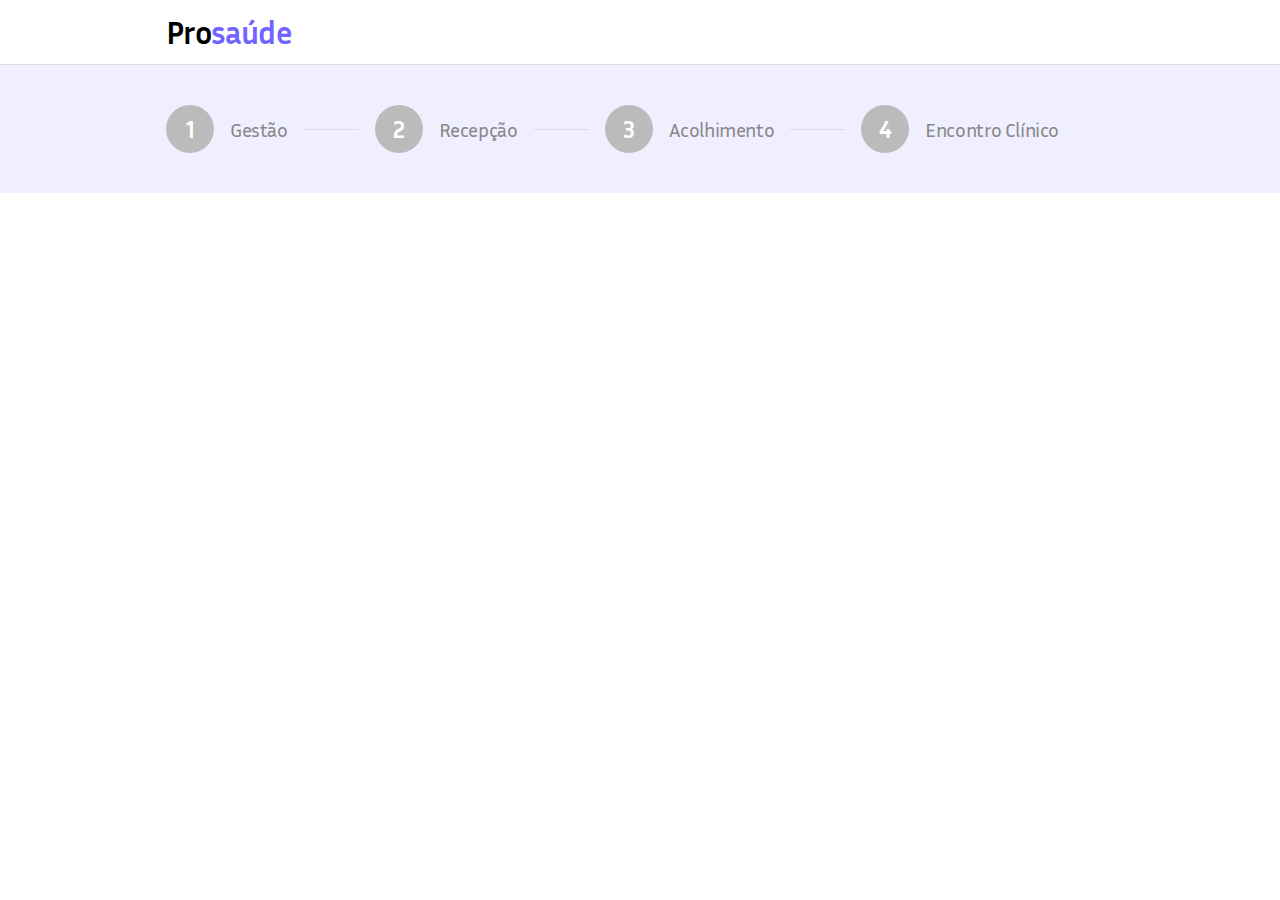
==== form.html @ 66c69e72 "Add breadcrumb" ====
<!DOCTYPE html>
<html lang="pt-br">
<head>
    <meta charset="UTF-8">
    <meta http-equiv="X-UA-Compatible" content="IE=edge">
    <meta name="viewport" content="width=device-width, initial-scale=1.0">
    <title>Formulário</title>
    <link rel="stylesheet" href="main.css">
    <link rel="stylesheet" href="form.css">
</head>
<body>
    <header class="menu">
        <div class="container">
            <a href="index.html"><h1>Pro<span>saúde</span></h1></a>
        </div>
    </header>
        <div class="section-breadcrumb">
            <div class="container">
                <ol class="breadcrumb">
                    <li>
                        <div class="number">1</div>Gestão
                        <hr class="line"></hr>
                    </li>
                    <li>
                        <div class="number">2</div>Recepção
                        <hr class="line"></hr>
                    </li>
                    <li>
                        <div class="number">3</div>Acolhimento
                        <hr class="line"></hr>
                    </li>
                    <li>
                        <div class="number">4</div>Encontro Clínico
                    </li>
                </ol>
            </div>
        </div>
</body>
</html>
---- main.css ----
@charset 'UTF-8';
@import url('https://fonts.googleapis.com/css2?family=Inria+Sans:wght@300;400;700&display=swap');

:root {
    --primary-color: #7063ff;
    --purble-50: #f0efff;
    --gray-100: #dddddd;
    --gray-200: #bbbbbb;
    --gray-300: #888888;
}
body {
    font-family: 'Inria Sans', sans-serif;
    font-size: 16px;
    font-weight: 300;
    line-height: 1.5;
    letter-spacing: -0.39px;
    margin: 0;
}
a {
    text-decoration: none;
}
img {
    max-width: 100%;
}
@media (max-width: 980px) {
    .container {
        margin: 0 1rem;
    }
}
@media (min-width: 981px) {
    .container {
        margin: 0 auto;
    }
}
@media (min-width: 981px) and (max-width: 1366px) {
    .container {
        width: 948px;
    }
}
@media (min-width: 1366px) {
    .container {
        width: 1335px;
    }
}
@media (min-width: 1366px) {
    .container {
        width: 1335px;
    }
}
.menu {
    border-bottom-style: solid;
    border-bottom-width: 1px;
    border-bottom-color: var(--gray-100);
}
.menu .container {
    height: 64px;
    display: flex;
    align-items: center;
}
.menu h1 {
    color: black;
    margin: 0;
    letter-spacing: -0.63px;
}
.menu h1 span {
    color: var(--primary-color);
}
---- form.css ----
@charset 'UTF-8';
.section-breadcrumb {
    width: 100%;
    height: 100%;
    margin: auto;
    padding: 40px 0;
    background-color: var(--purble-50);
    overflow-x: auto;
}
.breadcrumb {
    width: 100%;
    height: auto;
    margin: 0;
    padding: 0;
    display: flex;
    flex-direction: row;
    align-items: center;
    color: var(--gray-300);
    font-size: 20px;
    font-weight: 500;
}
.breadcrumb li {
    display: flex;
    flex: 1 0 auto;
    flex-direction: row;
    align-items: center;
}
.number {
    width: 48px;
    height: 48px;
    color: white;
    font-size: 24px;
    font-weight: bold;
    background-color: var(--gray-200);
    border-radius: 100%;
    margin-right: 16px;
    display: flex;
    align-items: center;
    justify-content: center;
}
.line {
    height: 1px;
    margin: 0;
    flex-grow: 1;
    margin: 0 16px;
    border-width: 0;
    border-bottom-style: solid;
    border-bottom-width: 1px;
    border-bottom-color: var(--gray-100);
}
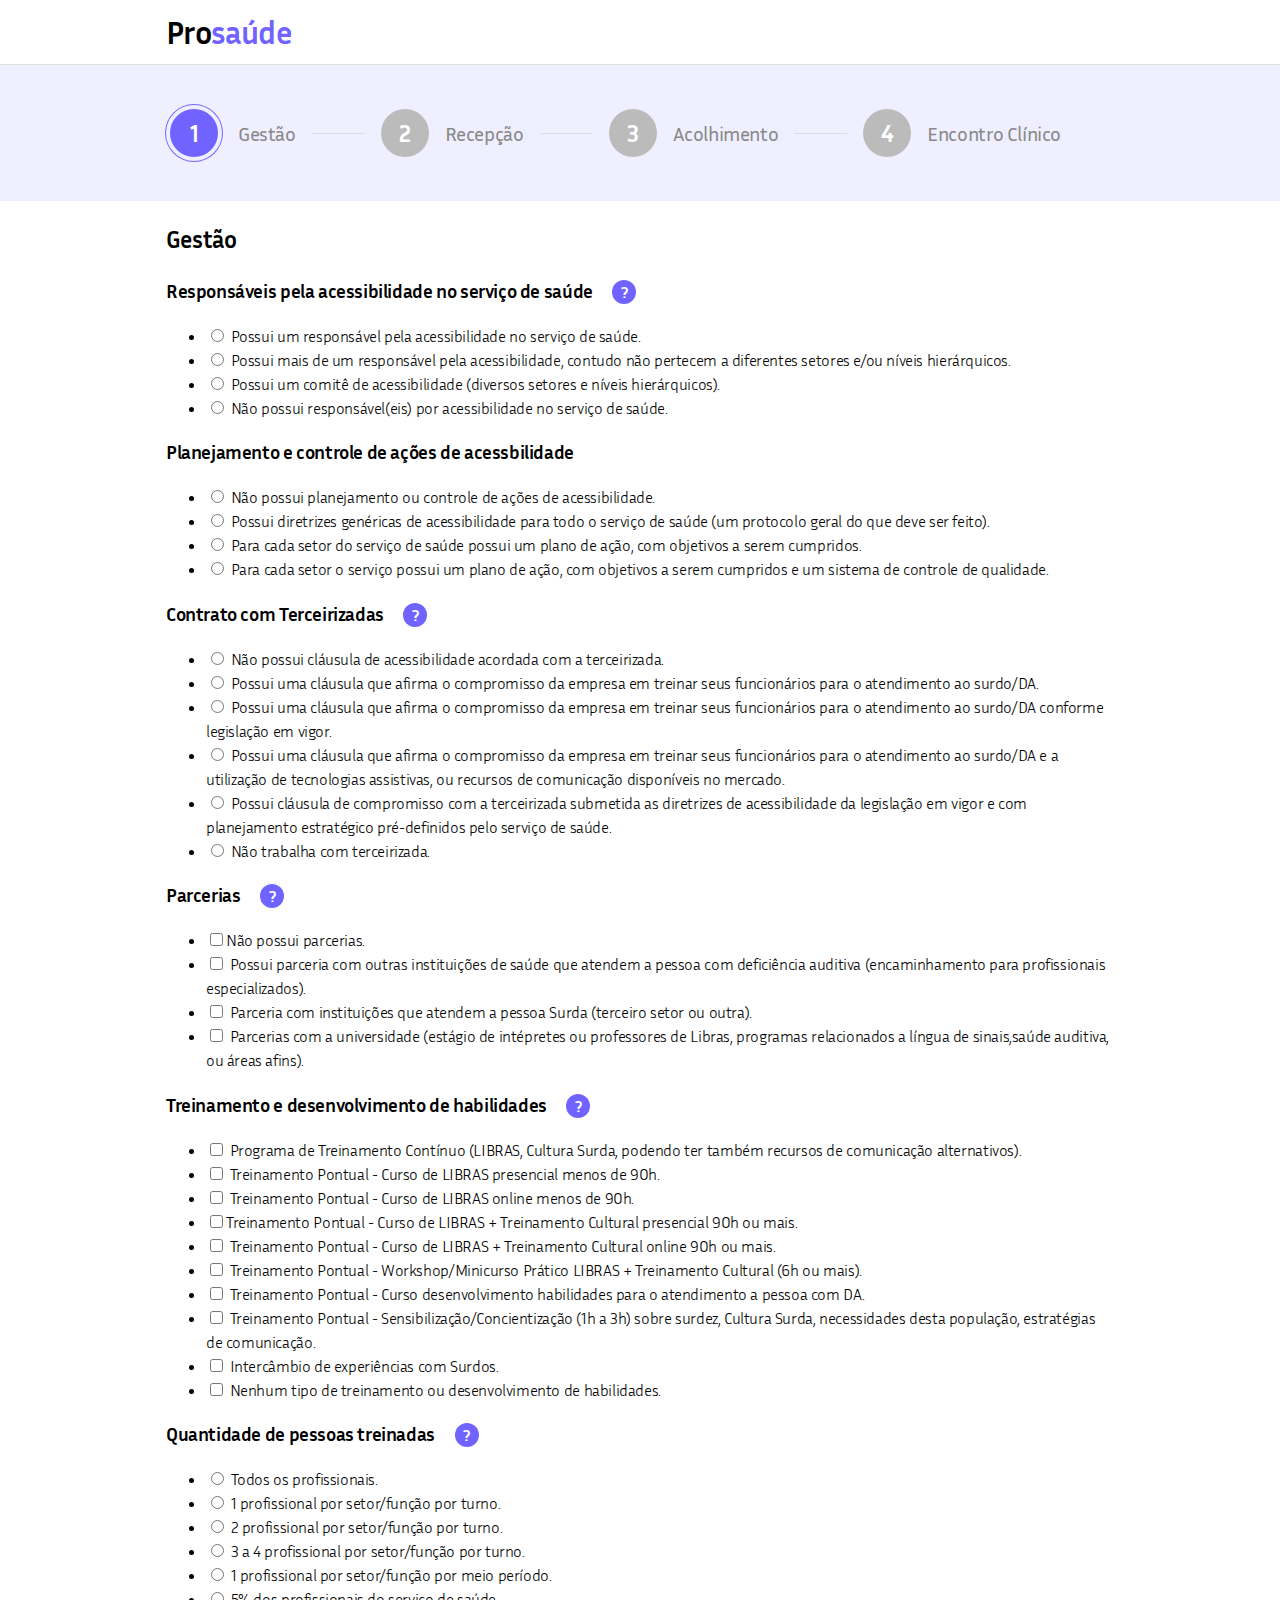
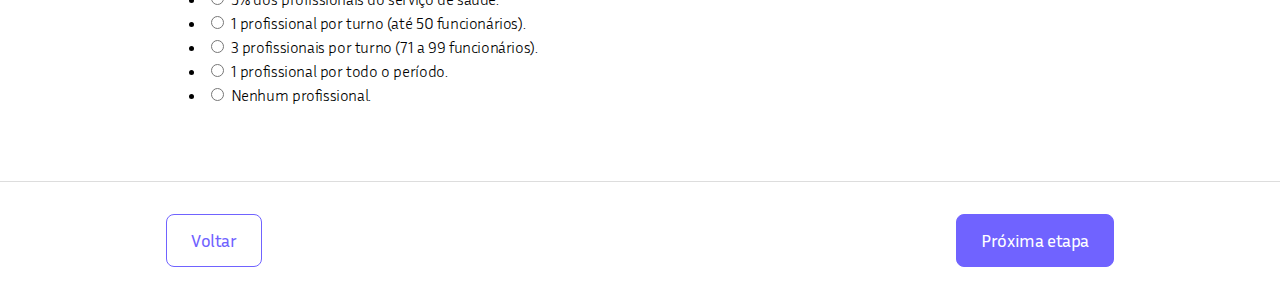
==== commit 99ca2136: "Add footer" ====
--- a/form.html
+++ b/form.html
@@ -7,6 +7,7 @@
     <title>Formulário</title>
     <link rel="stylesheet" href="main.css">
     <link rel="stylesheet" href="form.css">
+    <link rel="stylesheet" href="management.css">
 </head>
 <body>
     <header class="menu">
@@ -18,16 +19,16 @@
             <div class="container">
                 <ol class="breadcrumb">
                     <li>
-                        <div class="number">1</div>Gestão
-                        <hr class="line"></hr>
+                        <div class="number active">1</div>Gestão
+                        <hr class="line">
                     </li>
                     <li>
                         <div class="number">2</div>Recepção
-                        <hr class="line"></hr>
+                        <hr class="line">
                     </li>
                     <li>
                         <div class="number">3</div>Acolhimento
-                        <hr class="line"></hr>
+                        <hr class="line">
                     </li>
                     <li>
                         <div class="number">4</div>Encontro Clínico
@@ -35,5 +36,224 @@
                 </ol>
             </div>
         </div>
+        <div class="container management-form-section">
+            <h2>Gestão</h2>
+            <form>
+                <div class="question">
+                    <h3>Responsáveis pela acessibilidade no serviço de saúde
+                        <div class="tooltip-wrapper">
+                            <div class="tooltip">?</div>
+                            <div class="box-tooltip">O serviço de saúde possui responsável(veis) para tratar os assuntos de acessibilidade?</div>
+                        </div>
+                    </h3>
+                    <ul>
+                        <li>
+                            <input type="radio" id="q1a1" name="q1" value="a1">
+                            <label for="q1a1"><span>Possui um responsável pela acessibilidade no serviço de saúde.</span></label>
+                        </li>
+                        <li>
+                            <input type="radio" id="q1a2" name="q1" value="a2">
+                            <label for="q1a2"><span>Possui mais de um responsável pela acessibilidade, contudo não pertecem a diferentes setores e/ou níveis hierárquicos.</span></label>
+                        </li>
+                        <li>
+                            <input type="radio" id="q1a3" name="q1" value="a3">
+                            <label for="q1a3"><span>Possui um comitê de acessibilidade (diversos setores e níveis hierárquicos).</span></label>
+                        </li>
+                        <li>
+                            <input type="radio" id="q1a4" name="q1" value="a4">
+                            <label for="q1a4"><span>Não possui responsável(eis) por acessibilidade no serviço de saúde.</span></label>
+                        </li>
+                    </ul>
+                </div>
+                <div class="question">
+                    <h3>Planejamento e controle de ações de acessbilidade</h3>
+                    <ul>
+                        <li>
+                            <input type="radio" id="q2a1" name="q2" value="a1">
+                            <label for="q2a1"><span>Não possui planejamento ou controle de ações de acessibilidade.</span></label>
+                        </li>
+                        <li>
+                            <input type="radio" id="q2a2" name="q2" value="a2">
+                            <label for="q2a2"><span>Possui diretrizes genéricas de acessibilidade para todo o serviço de saúde (um protocolo geral do que deve ser feito).</span></label>
+                        </li>
+                        <li>
+                            <input type="radio" id="q2a3" name="q2" value="a3">
+                            <label for="q2a3"><span>Para cada setor do serviço de saúde possui um plano de ação, com objetivos a serem cumpridos.</span></label>
+                        </li>
+                        <li>
+                            <input type="radio" id="q2a4" name="q2" value="a4">
+                            <label for="q2a4"><span>Para cada setor o serviço possui um plano de ação, com objetivos  a serem cumpridos e um sistema de controle de qualidade.</span></label>
+                        </li>
+                    </ul>
+                </div>
+                <div class="question">
+                    <h3>Contrato com Terceirizadas
+                        <div class="tooltip-wrapper">
+                            <div class="tooltip">?</div>
+                            <div class="box-tooltip"> O serviço possui funcionários de recepção ou profissionais da saúde contratados por empresas terceirizadas?</div>
+                        </div>
+                    </h3>
+                    <ul>
+                        <li>
+                            <input type="radio" id="q3a1" name="q3" value="a1">
+                            <label for="q3a1"><span>Não possui cláusula de acessibilidade acordada com a terceirizada.</span></label>
+                        </li>
+                        <li>
+                            <input type="radio" id="q3a2" name="q3" value="a2">
+                            <label for="q3a2"><span>Possui uma cláusula que afirma o compromisso da empresa em treinar seus funcionários para o atendimento ao surdo/DA.</span></label>
+                        </li>
+                        <li>
+                            <input type="radio" id="q3a3" name="q3" value="a3">
+                            <label for="q3a3"><span>Possui uma cláusula que afirma o compromisso da empresa em treinar seus funcionários para o atendimento ao surdo/DA conforme legislação em vigor.</span></label>
+                        </li>
+                        <li>
+                            <input type="radio" id="q3a4" name="q3" value="a4">
+                            <label for="q3a4"><span>Possui uma cláusula que afirma o compromisso da empresa em treinar seus funcionários para o atendimento ao surdo/DA e a utilização de tecnologias assistivas, ou recursos de comunicação disponíveis no mercado.</span></label>
+                        </li>
+                        <li>
+                            <input type="radio" id="q3a5" name="q3" value="a5">
+                            <label for="q3a5"><span>Possui cláusula de compromisso com a terceirizada submetida as diretrizes de acessibilidade da legislação em vigor e com planejamento estratégico pré-definidos pelo serviço de saúde.</span></label>
+                        </li>
+                        <li>
+                            <input type="radio" id="q3a6" name="q3" value="a6">
+                            <label for="q3a6"><span>Não trabalha com terceirizada.</span></label>
+                        </li>
+                    </ul>
+                </div>
+                <div class="question">
+                    <h3>Parcerias
+                        <div class="tooltip-wrapper">
+                            <div class="tooltip">?</div>
+                            <div class="box-tooltip"> O serviço possui funcionários de recepção ou profissionais da saúde contratados por empresas terceirizadas?</div>
+                        </div>
+                    </h3>
+                    <ul>
+                        <li>
+                            <input type="checkbox" id="q4a1" name="q4" value="a1"><label for="q4a1">Não possui parcerias.</label>
+
+                        </li>
+                        <li>
+                            <input type="checkbox" id="q4a2" name="q4" value="a2">
+                            <label for="q4a2"><span>Possui parceria com outras instituições de saúde que atendem a pessoa com deficiência auditiva (encaminhamento para profissionais especializados).</span></label>
+                        </li>
+                        <li>
+                            <input type="checkbox" id="q4a3" name="q4" value="a3">
+                            <label for="q4a3"><span>Parceria com instituições que atendem a pessoa Surda (terceiro setor ou outra).</span></label>
+                        </li>
+                        <li>
+                            <input type="checkbox" id="q4a4" name="q4" value="a4">
+                            <label for="q4a4"><span>Parcerias com a universidade (estágio de intépretes ou professores de Libras, programas relacionados a língua de sinais,saúde auditiva, ou áreas afins).</span></label>
+                        </li>
+                    </ul>
+                </div>
+                <div class="question">
+                    <h3>Treinamento e desenvolvimento de habilidades
+                        <div class="tooltip-wrapper">
+                            <div class="tooltip">?</div>
+                            <div class="box-tooltip">Indique que tipo de treinamento os funcionários receberam ou recebem para desenvolver as habilidades necessárias para atender à população surda e deficiente auditiva.</div>
+                        </div>
+                    </h3>
+                    <ul>
+                        <li>
+                            <input type="checkbox" id="q5a1" name="q5" value="a1">
+                            <label for="q5a1"><span>Programa de Treinamento Contínuo (LIBRAS, Cultura Surda, podendo ter também recursos de comunicação alternativos).</span></label>
+                        </li>
+                        <li>
+                            <input type="checkbox" id="q5a2" name="q5" value="a2">
+                            <label for="q5a2"><span>Treinamento Pontual - Curso de LIBRAS presencial menos de 90h.</span></label>
+                        </li>
+                        <li>
+                            <input type="checkbox" id="q5a3" name="q5" value="a3">
+                            <label for="q5a3"><span>Treinamento Pontual -  Curso de  LIBRAS online menos de 90h.</span></label>
+                        </li>
+                        <li>
+                            <input type="checkbox" id="q5a4" name="q5" value="a4"><label for="q5a4"><span>Treinamento Pontual - Curso de  LIBRAS + Treinamento Cultural presencial 90h ou mais.</span></label>
+
+                        </li>
+                        <li>
+                            <input type="checkbox" id="q5a5" name="q5" value="a5">
+                            <label for="q5a5"><span>Treinamento Pontual -  Curso de  LIBRAS + Treinamento Cultural online 90h ou mais.</span></label>
+                        </li>
+                        <li>
+                            <input type="checkbox" id="q5a6" name="q5" value="a6">
+                            <label for="q5a6"><span>Treinamento Pontual -  Workshop/Minicurso Prático LIBRAS + Treinamento Cultural (6h ou mais).</span></label>
+                        </li>
+                        <li>
+                            <input type="checkbox" id="q5a7" name="q5" value="a7">
+                            <label for="q5a7"><span>Treinamento Pontual -  Curso desenvolvimento habilidades para o atendimento a pessoa com DA.</span></label>
+                        </li>
+                        <li>
+                            <input type="checkbox" id="q5a8" name="q5" value="a8">
+                            <label for="q5a8"><span>Treinamento Pontual -  Sensibilização/Concientização (1h a 3h) sobre surdez, Cultura Surda, necessidades desta população, estratégias de comunicação.</span></label>
+                        </li>
+                        <li>
+                            <input type="checkbox" id="q5a9" name="q5" value="a9">
+                            <label for="q5a9"><span>Intercâmbio de experiências com Surdos.</span></label>
+                        </li>
+                        <li>
+                            <input type="checkbox" id="q5a10" name="q5" value="a10">
+                            <label for="q5a10"><span>Nenhum tipo de treinamento ou desenvolvimento de habilidades.</span></label>
+                        </li>
+                    </ul>
+                </div>
+                <div class="question">
+                    <h3>Quantidade de pessoas treinadas 
+                        <div class="tooltip-wrapper">
+                            <div class="tooltip">?</div>
+                            <div class="box-tooltip">Indique a quantidade de profissionais que já estão capacitados para atender à população surda e deficiente auditiva</div>
+                        </div>
+                    </h3>
+                    <ul>
+                        <li>
+                            <input type="radio" id="q6a1" name="q6" value="a1">
+                            <label for="q6a1"><span>Todos os profissionais.</span></label>
+                        </li>
+                        <li>
+                            <input type="radio" id="q6a2" name="q6" value="a2">
+                            <label for="q6a2"><span>1 profissional por setor/função por turno.</span></label>
+                        </li>
+                        <li>
+                            <input type="radio" id="q6a3" name="q6" value="a3">
+                            <label for="q6a3"><span>2 profissional por setor/função  por turno.</span></label>
+                        </li>
+                        <li>
+                            <input type="radio" id="q6a4" name="q6" value="a4">
+                            <label for="q6a4"><span>3 a 4 profissional por setor/função por turno.</span></label>
+                        </li>
+                        <li>
+                            <input type="radio" id="q6a5" name="q6" value="a5">
+                            <label for="q6a5"><span>1 profissional por setor/função  por meio período.</span></label>
+                        </li>
+                        <li>
+                            <input type="radio" id="q6a6" name="q6" value="a6">
+                            <label for="q6a6"><span>5% dos profissionais do serviço de saúde.</span></label>
+                        </li>
+                        <li>
+                            <input type="radio" id="q6a7" name="q6" value="a7">
+                            <label for="q6a7"><span>1 profissional  por turno (até 50  funcionários).</span></label>
+                        </li>
+                        <li>
+                            <input type="radio" id="q6a8" name="q6" value="a8">
+                                <label for="q6a8"><span>3 profissionais por turno  (71 a 99 funcionários).
+                            </span></label>
+                        </li>
+                        <li>
+                            <input type="radio" id="q6a9" name="q6" value="a9">
+                            <label for="q6a9"><span>1 profissional por todo o período.</span></label>
+                        </li>
+                        <li>
+                            <input type="radio" id="q6a10" name="q6" value="a10">
+                            <label for="q6a10"><span>Nenhum profissional.</span></label>
+                        </li>
+                    </ul>
+                </div>
+            </form>
+        </div>
+        <footer>
+            <div class="container button-wrapper">
+                <a href="index.html" class="button secondary-button">Voltar</a>
+                <a href="result.html" class="button primary-button">Próxima etapa</a>
+            </div>
+        </footer>
 </body>
 </html>--- a/form.css
+++ b/form.css
@@ -25,7 +25,7 @@
     flex-direction: row;
     align-items: center;
 }
-.number {
+.breadcrumb .number {
     width: 48px;
     height: 48px;
     color: white;
@@ -38,7 +38,16 @@
     align-items: center;
     justify-content: center;
 }
-.line {
+.breadcrumb .number.active {
+    width: 48px;
+    height: 48px;
+    background-color: var(--primary-color);
+    border-style: solid;
+    border-width: 4px;
+    border-color: var(--purble-50);
+    box-shadow: 0 0 0 1px var(--primary-color);
+}
+.breadcrumb .line {
     height: 1px;
     margin: 0;
     flex-grow: 1;
@@ -47,4 +56,70 @@
     border-bottom-style: solid;
     border-bottom-width: 1px;
     border-bottom-color: var(--gray-100);
-}+}
+.tooltip-wrapper {
+    position: relative;
+    display: inline-block;
+    margin-left: 1rem;
+}
+.tooltip:hover + .box-tooltip {
+    display: block;
+}
+.tooltip {
+    width: 24px;
+    height: 24px;
+    background-color: var(--primary-color);
+    color: white;
+    font-size: 16px;
+    border-radius: 100%;
+    display: inline-block;
+    text-align: center;
+}
+.box-tooltip {
+    width: 200px;
+    height: auto;
+    background-color: var(--primary-color);
+    font-size: 14px;
+    font-weight: 300;
+    color: white;
+    border-radius: 4px;
+    box-shadow: 0 1px 8px 0 rgba(0, 0, 0, 0.34);
+    padding: 8px 16px 16px;
+    position: absolute;
+    top: calc(100% + 5px);
+    right: calc(100% + 5px);
+    display: none;
+}
+footer {
+    width: 100%;
+    height: 113px;
+    border-style: solid;
+    border-width: 0;
+    border-top-width: 1px;
+    border-top-color: var(--gray-100);
+    margin: 74px auto 0;
+    padding: 0;
+}
+.button-wrapper {
+    display: flex;
+    justify-content: space-between;
+}
+.button {
+    font-size: 18px;
+    font-weight: 500;
+    padding: 12px 24px;
+    margin: 32px 0;
+    border-style: solid;
+    border-radius: 8px;
+    border-color: var(--primary-color);
+    border-width: 1px;
+    display: inline-block;
+}
+.secondary-button {
+    background-color: white;
+    color: var(--primary-color);
+}
+.primary-button {
+    background-color: var(--primary-color);
+    color: white;
+}
